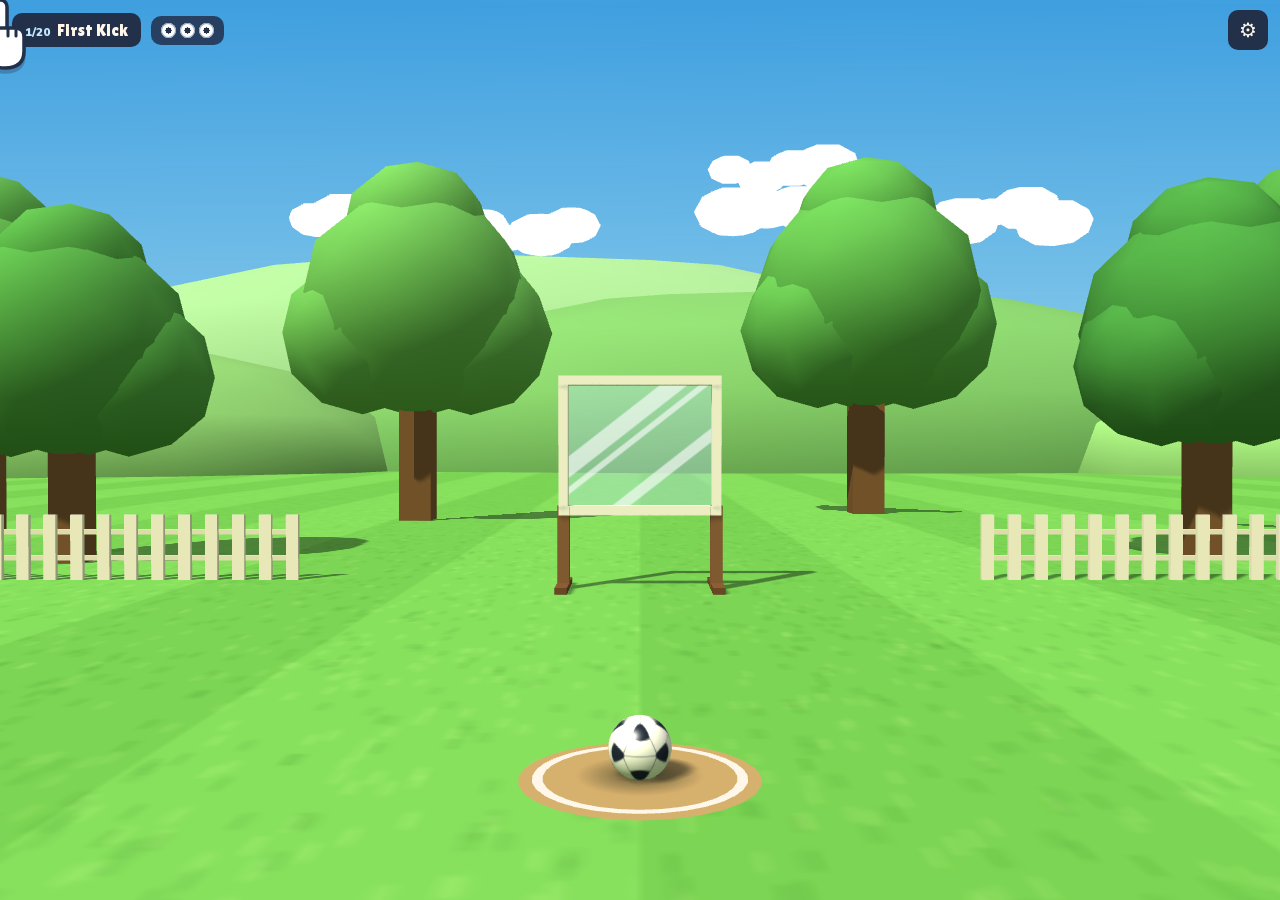
==== index.html @ 9bd8ca3e "Levels 10-20 and a loading screen - Levels 10-15: Greenhouse bonus (glass back wall and roof, combos" ====
<!doctype html>
<html lang="en">
<head>
<meta charset="utf-8">
<meta name="viewport" content="width=device-width,initial-scale=1,viewport-fit=cover">
<title>Window Smash</title>
<link rel="stylesheet" href="css/style.css">
</head>
<body>

<div id="stage">
  <div id="loader" role="status" aria-label="Loading">
    <div class="ld-pane"><span class="ld-ball"></span><i></i><i></i><i></i></div>
    <h1>Window Smash</h1>
    <div class="ld-bar"><b></b></div>
  </div>
  <canvas id="gl"></canvas>
  <canvas id="fx"></canvas>
  <div class="hud">
    <div class="tag"><small id="lvlNo">1/20</small><span id="lvlName">First Kick</span></div>
    <div id="balls"></div>
    <div class="spacer"></div>
    <button id="gear" aria-label="Tuning">⚙</button>
  </div>
  <div id="panel" hidden>
    <h4>Tuning</h4>
    <div class="row" id="modeRow" hidden>
      <button class="chip" data-mode="aim">Swipe to aim</button>
      <button class="chip" data-mode="shape">Swipe shape</button>
    </div>
    <div id="sliders" style="display:grid;gap:7px"></div>
    <div class="row" id="lvlRow"></div>
    <div class="row"><button class="chip" id="sandbox">Sandbox</button></div>
    <div class="row">
      <button class="chip" id="sound">Sound on</button>
      <button class="chip" id="copy">Copy values</button>
      <button class="chip" id="reset">Defaults</button>
    </div>
    <textarea id="copyBox" hidden readonly aria-label="Tuning values"></textarea>
  </div>
  <div id="bubble" hidden>HEY!!</div>
  <div id="toast" hidden></div>
  <div id="hint" hidden><svg viewBox="0 0 60 74" width="60" height="74" aria-hidden="true"><g fill="#fff" stroke="#23304a" stroke-width="3.5" stroke-linejoin="round"><rect x="22" y="2" width="13" height="40" rx="6.5"/><path d="M14 37q0-7 7-7h22q9 0 9 9v14q0 17-19 17q-19 0-19-17z"/><ellipse cx="14" cy="45" rx="6" ry="11" transform="rotate(-28 14 45)"/></g><path d="M36 31v7M44 31v7" fill="none" stroke="#23304a" stroke-width="3" stroke-linecap="round"/></svg></div>
  <div id="card" hidden>
    <h2 id="cardTitle">Smashed!</h2>
    <div id="stars"></div>
    <p id="cardText"></p>
    <button id="next">Next</button>
  </div>
</div>

<script src="js/lib/three.min.js"></script>
<script src="js/settings.js"></script>
<script src="js/scene.js"></script>
<script src="js/ball.js"></script>
<script src="js/fx.js"></script>
<script src="js/audio.js"></script>
<script src="js/levels.js"></script>
<script src="js/mech.js"></script>
<script src="js/input.js"></script>
<script src="js/game.js"></script>
<script src="js/ui.js"></script>
</body>
</html>
---- css/style.css ----
/* Local fonts (Latin subsets from Google Fonts; Nunito is one variable file covering 700-900). */
@font-face{font-family:'Lilita One';font-style:normal;font-weight:400;font-display:swap;src:url(../assets/fonts/lilita-one-400.woff2) format('woff2')}
@font-face{font-family:'Nunito';font-style:normal;font-weight:700 900;font-display:swap;src:url(../assets/fonts/nunito-700-900.woff2) format('woff2')}

/* Layout: one full-bleed 3D yard; thin HUD along the top; cards float over the lawn. Single look, so no dark theme. */
:root{
  --ink:#23304a; --paper:#fff8e8; --glass:#bfe9ff; --brick:#d9503f; --gold:#ffc53a; --lawn:#5da845;
  --display:"Lilita One","Trebuchet MS",sans-serif; --body:"Nunito","Trebuchet MS",sans-serif;
  color-scheme:light;
}
[hidden]{display:none!important}
html,body{height:100%;margin:0;overflow:hidden;background:#8fd0ee;font-family:var(--body);color:var(--ink);-webkit-user-select:none;user-select:none}
#stage{position:fixed;inset:0;overflow:hidden}
#gl,#fx{position:absolute;inset:0;width:100%;height:100%;display:block}
#gl{touch-action:none;cursor:crosshair}
#fx{pointer-events:none}
.hud{position:absolute;top:calc(10px + env(safe-area-inset-top,0px));left:max(12px,env(safe-area-inset-left,0px));right:max(12px,env(safe-area-inset-right,0px));display:flex;align-items:center;gap:10px;pointer-events:none}
.tag{background:var(--ink);color:var(--paper);font-family:var(--display);font-size:17px;padding:7px 13px;border-radius:10px;white-space:nowrap}
.tag small{font-family:var(--body);font-weight:900;font-size:12px;color:var(--glass);margin-right:7px}
#balls{display:flex;gap:4px;align-items:center;background:rgba(35,48,74,.85);padding:7px 10px;border-radius:10px}
#balls i{width:15px;height:15px;border-radius:50%;background:radial-gradient(circle at 50% 50%,#23304a 0 28%,#fff 30%);box-shadow:inset 0 0 0 1px #9aa7bd;display:block}
#balls i.used{opacity:.22}
.spacer{flex:1}
#gear{pointer-events:auto;width:40px;height:40px;border:0;border-radius:10px;background:var(--ink);color:var(--paper);font-size:20px;cursor:pointer}
#gear:focus-visible,button:focus-visible{outline:3px solid var(--gold);outline-offset:2px}
#panel{position:absolute;top:calc(60px + env(safe-area-inset-top,0px));right:max(12px,env(safe-area-inset-right,0px));width:min(290px,calc(100vw - 24px));max-height:calc(100% - 80px);overflow:auto;background:var(--paper);border-radius:12px;padding:12px 14px;box-shadow:0 8px 0 rgba(35,48,74,.25);font-size:13px;display:grid;gap:8px}
#panel h4{margin:0;font-family:var(--display);font-weight:400;font-size:16px}
#panel label{display:grid;grid-template-columns:1fr 44px;gap:0 6px;font-weight:700;align-items:center}
#panel label input{grid-column:1/3;width:100%;accent-color:var(--brick)}
#panel output{text-align:right;font-variant-numeric:tabular-nums}
.row{display:flex;gap:6px;flex-wrap:wrap}
.chip{flex:1;border:2px solid var(--ink);background:transparent;color:var(--ink);border-radius:8px;padding:5px 6px;font:900 12px var(--body);cursor:pointer;white-space:nowrap}
.chip.on{background:var(--ink);color:var(--paper)}
#copyBox{width:100%;box-sizing:border-box;height:58px;font:11px monospace}
.pop{position:absolute;font-family:var(--display);color:#fff;font-size:clamp(38px,8vw,84px);-webkit-text-stroke:3px var(--ink);paint-order:stroke fill;text-shadow:0 5px 0 var(--ink);pointer-events:none;transform:translate(-50%,-50%);animation:pop .95s cubic-bezier(.2,1.5,.4,1) forwards;white-space:nowrap}
.pop.small{font-size:clamp(24px,4.6vw,46px);color:var(--gold);-webkit-text-stroke:2px var(--ink);text-shadow:0 3px 0 var(--ink)}
@keyframes pop{0%{transform:translate(-50%,-50%) scale(.2) rotate(-14deg);opacity:0}16%{transform:translate(-50%,-50%) scale(1.15) rotate(-6deg);opacity:1}70%{transform:translate(-50%,-70%) scale(1) rotate(-5deg);opacity:1}100%{transform:translate(-50%,-105%) scale(.92) rotate(-5deg);opacity:0}}
#bubble{position:absolute;background:#fff;border:3px solid var(--ink);border-radius:16px;padding:6px 14px;font-family:var(--display);font-size:clamp(22px,4vw,38px);color:var(--brick);transform:translate(-50%,-100%);pointer-events:none}
#bubble::after{content:"";position:absolute;left:50%;bottom:-13px;margin-left:-8px;border:8px solid transparent;border-top:12px solid var(--ink);border-bottom:0}
#card{position:absolute;left:50%;bottom:calc(12% + env(safe-area-inset-bottom,0px));transform:translateX(-50%);background:var(--paper);border-radius:16px;padding:16px 26px;text-align:center;box-shadow:0 8px 0 rgba(35,48,74,.3);animation:rise .28s cubic-bezier(.2,1.4,.4,1);width:min(300px,calc(100vw - 32px));box-sizing:border-box}
@keyframes rise{from{transform:translate(-50%,40px);opacity:0}}
#card h2{margin:0;font:400 28px var(--display);text-wrap:balance}
#stars{font-size:38px;line-height:1.15;letter-spacing:4px;color:#d9d0b8}
#stars b{color:var(--gold);font-weight:400;-webkit-text-stroke:1px #c8901a}
#card p{margin:0 0 10px;font-weight:700;font-size:14px}
#next{border:0;background:var(--brick);color:#fff;font:400 20px var(--display);padding:10px 26px;border-radius:10px;cursor:pointer;box-shadow:0 4px 0 #9d3226}
#toast{position:absolute;left:50%;top:38%;transform:translate(-50%,-50%);font-family:var(--display);font-size:clamp(28px,6vw,54px);color:#fff;-webkit-text-stroke:3px var(--ink);paint-order:stroke fill;pointer-events:none;white-space:nowrap}
/* Tutorial hand: the fingertip (28,2 in the SVG) is the anchor point. */
#hint{position:absolute;left:0;top:0;width:60px;height:74px;margin:-2px 0 0 -28px;transform-origin:28px 2px;pointer-events:none;filter:drop-shadow(0 4px 0 rgba(35,48,74,.3));animation:swipe 1.6s ease-in-out infinite}
#hint svg{display:block}
@keyframes swipe{0%{transform:translate(var(--x0),var(--y0)) scale(1.15);opacity:0}14%{transform:translate(var(--x0),var(--y0)) scale(1.15);opacity:1}24%{transform:translate(var(--x0),var(--y0)) scale(.9);opacity:1}70%{transform:translate(var(--x1),var(--y1)) scale(.9);opacity:1}86%,100%{transform:translate(var(--x1),var(--y1)) scale(1);opacity:0}}
@media (prefers-reduced-motion:reduce){#hint{animation-duration:3s}}

/* Loading screen: sky backdrop, a ball smashing through a pane on a loop, title and an indeterminate bar. */
#loader{position:absolute;inset:0;z-index:20;display:flex;flex-direction:column;align-items:center;justify-content:center;gap:18px;padding:16px;background:linear-gradient(#3f9fdf,#9bd6ef 60%,#ffe9bf);transition:opacity .45s ease}
#loader.done{opacity:0;pointer-events:none}
#loader h1{margin:0;font:400 clamp(40px,9vw,76px) var(--display);color:#fff;-webkit-text-stroke:3px var(--ink);paint-order:stroke fill;text-shadow:0 6px 0 var(--ink);letter-spacing:1px;text-align:center}
.ld-pane{position:relative;width:120px;height:96px;border:8px solid var(--paper);border-radius:4px;background:rgba(190,232,255,.55);box-shadow:0 6px 0 rgba(35,48,74,.25);overflow:hidden}
.ld-pane::before{content:"";position:absolute;inset:-20px;background:linear-gradient(-40deg,transparent 40%,rgba(255,255,255,.7) 41% 48%,transparent 49%)}
.ld-pane i{position:absolute;left:50%;top:50%;width:2px;height:60px;background:#fff;transform-origin:top;opacity:0;animation:crack 1.4s infinite}
.ld-pane i:nth-of-type(1){transform:rotate(30deg)}.ld-pane i:nth-of-type(2){transform:rotate(150deg)}.ld-pane i:nth-of-type(3){transform:rotate(265deg)}
.ld-ball{position:absolute;left:50%;top:50%;width:34px;height:34px;margin:-17px;border-radius:50%;background:radial-gradient(circle at 50% 50%,var(--ink) 0 26%,#fff 28%);box-shadow:inset 0 0 0 2px #9aa7bd;animation:fly 1.4s cubic-bezier(.5,0,.8,1) infinite}
@keyframes fly{0%{transform:scale(2.2) translateY(30px);opacity:0}20%{opacity:1}45%{transform:scale(1) rotate(200deg)}55%,100%{transform:scale(.3) rotate(260deg);opacity:0}}
@keyframes crack{0%,44%{opacity:0}46%,85%{opacity:1}100%{opacity:0}}
.ld-bar{width:min(240px,70vw);height:12px;border-radius:6px;background:rgba(35,48,74,.3);overflow:hidden}
.ld-bar b{display:block;width:40%;height:100%;border-radius:6px;background:var(--gold);animation:bar 1.1s ease-in-out infinite}
@keyframes bar{0%{transform:translateX(-100%)}100%{transform:translateX(250%)}}
@media (prefers-reduced-motion:reduce){.ld-ball,.ld-pane i,.ld-bar b{animation-duration:3s}}
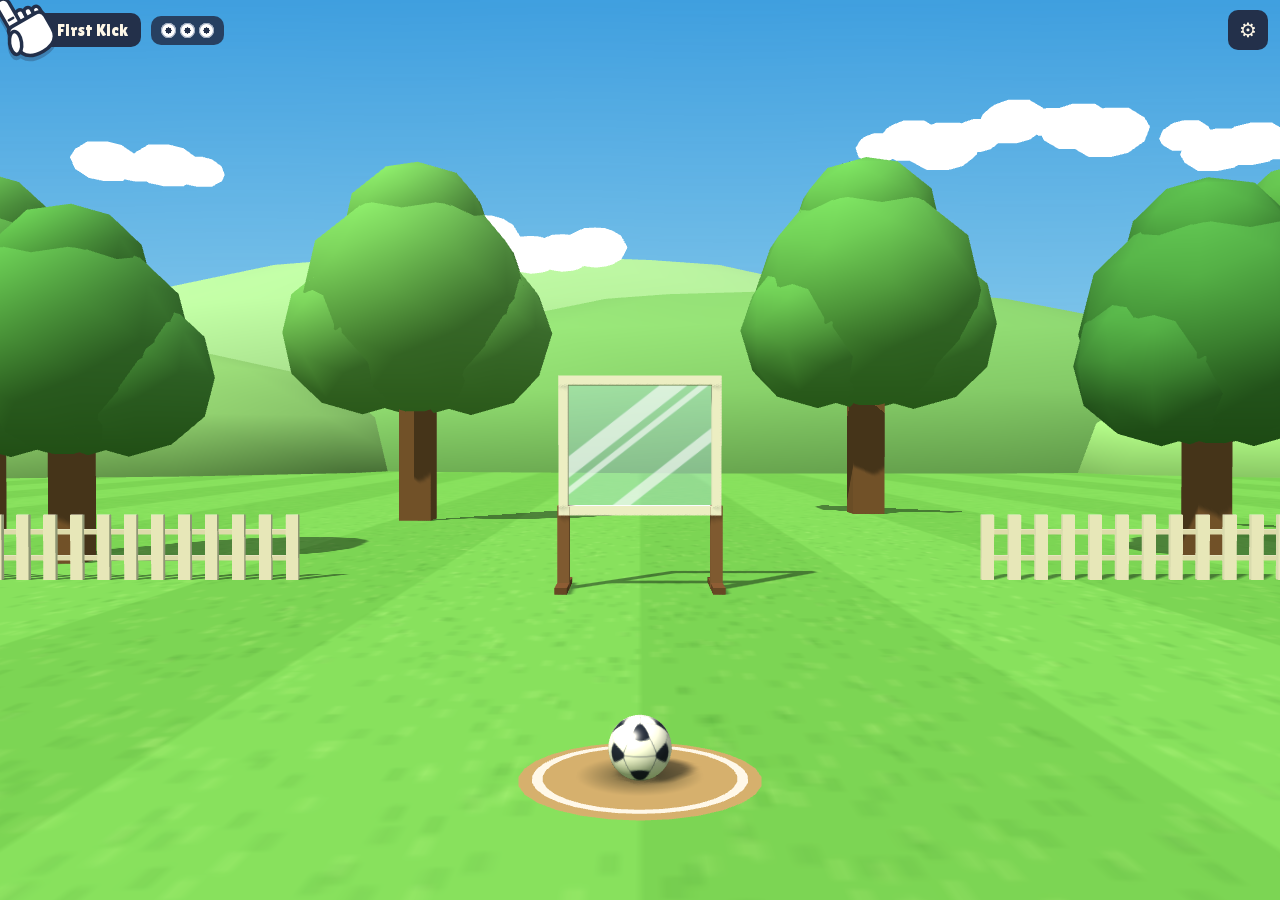
==== commit c73131de: "Lighthouse memory level, cat blocker, owner returns balls - Lighthouse Night: tower moved in front o" ====
--- a/index.html
+++ b/index.html
@@ -40,7 +40,7 @@
   </div>
   <div id="bubble" hidden>HEY!!</div>
   <div id="toast" hidden></div>
-  <div id="hint" hidden><svg viewBox="0 0 60 74" width="60" height="74" aria-hidden="true"><g fill="#fff" stroke="#23304a" stroke-width="3.5" stroke-linejoin="round"><rect x="22" y="2" width="13" height="40" rx="6.5"/><path d="M14 37q0-7 7-7h22q9 0 9 9v14q0 17-19 17q-19 0-19-17z"/><ellipse cx="14" cy="45" rx="6" ry="11" transform="rotate(-28 14 45)"/></g><path d="M36 31v7M44 31v7" fill="none" stroke="#23304a" stroke-width="3" stroke-linecap="round"/></svg></div>
+  <div id="hint" hidden><svg viewBox="0 0 72 78" width="72" height="78" aria-hidden="true"><g transform="translate(12 8) rotate(-30)" fill="#fff" stroke="#23304a" stroke-width="3.5" stroke-linejoin="round"><rect x="6" y="18" width="8.5" height="20" rx="4.2"/><rect x="14.5" y="20" width="8" height="20" rx="4"/><rect x="22.5" y="23" width="7.5" height="19" rx="3.7"/><rect x="-6.5" y="0" width="13" height="38" rx="6.5"/><path d="M-9 35q0-6 6-6h27q7 0 7 7v14q0 16-19 16q-21 0-21-17z"/><ellipse cx="-8" cy="45" rx="6" ry="11.5" transform="rotate(22 -8 45)"/><path d="M-2.5 22h5" fill="none" stroke-width="2.5" stroke-linecap="round"/></g></svg></div>
   <div id="card" hidden>
     <h2 id="cardTitle">Smashed!</h2>
     <div id="stars"></div>
--- a/css/style.css
+++ b/css/style.css
@@ -45,8 +45,8 @@
 #card p{margin:0 0 10px;font-weight:700;font-size:14px}
 #next{border:0;background:var(--brick);color:#fff;font:400 20px var(--display);padding:10px 26px;border-radius:10px;cursor:pointer;box-shadow:0 4px 0 #9d3226}
 #toast{position:absolute;left:50%;top:38%;transform:translate(-50%,-50%);font-family:var(--display);font-size:clamp(28px,6vw,54px);color:#fff;-webkit-text-stroke:3px var(--ink);paint-order:stroke fill;pointer-events:none;white-space:nowrap}
-/* Tutorial hand: the fingertip (28,2 in the SVG) is the anchor point. */
-#hint{position:absolute;left:0;top:0;width:60px;height:74px;margin:-2px 0 0 -28px;transform-origin:28px 2px;pointer-events:none;filter:drop-shadow(0 4px 0 rgba(35,48,74,.3));animation:swipe 1.6s ease-in-out infinite}
+/* Tutorial hand: index finger tilted to point north-west (as a hand holding a phone); the fingertip (12,8 in the SVG) is the anchor point. The swipe itself stays vertical. */
+#hint{position:absolute;left:0;top:0;width:72px;height:78px;margin:-8px 0 0 -12px;transform-origin:12px 8px;pointer-events:none;filter:drop-shadow(0 4px 0 rgba(35,48,74,.3));animation:swipe 1.6s ease-in-out infinite}
 #hint svg{display:block}
 @keyframes swipe{0%{transform:translate(var(--x0),var(--y0)) scale(1.15);opacity:0}14%{transform:translate(var(--x0),var(--y0)) scale(1.15);opacity:1}24%{transform:translate(var(--x0),var(--y0)) scale(.9);opacity:1}70%{transform:translate(var(--x1),var(--y1)) scale(.9);opacity:1}86%,100%{transform:translate(var(--x1),var(--y1)) scale(1);opacity:0}}
 @media (prefers-reduced-motion:reduce){#hint{animation-duration:3s}}
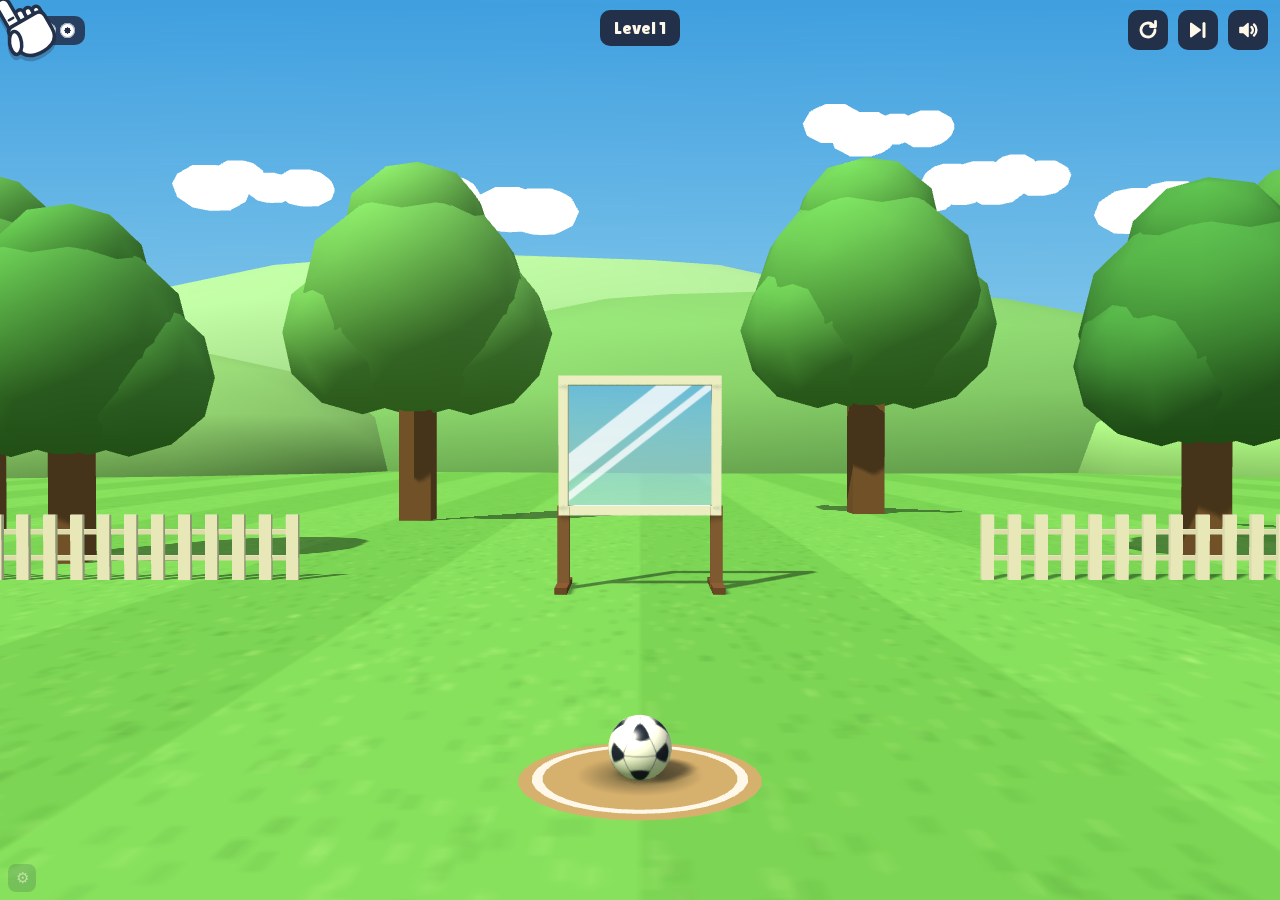
==== commit 0fe4bd1d: "HUD, win screen, iOS audio, bigger levels, From Behind trampolines Co-Authored-By: Claude Opus 5.5 <" ====
--- a/index.html
+++ b/index.html
@@ -16,12 +16,16 @@
   </div>
   <canvas id="gl"></canvas>
   <canvas id="fx"></canvas>
+  <div id="fail" hidden><div id="missed"></div><div class="failBox"><h2>Out of balls</h2><p id="failLeft"></p><b>Tap to retry</b></div></div>
   <div class="hud">
-    <div class="tag"><small id="lvlNo">1/20</small><span id="lvlName">First Kick</span></div>
     <div id="balls"></div>
     <div class="spacer"></div>
-    <button id="gear" aria-label="Tuning">⚙</button>
+    <button id="retryBtn" class="ib" aria-label="Restart level" title="Restart level"><svg viewBox="0 0 24 24" aria-hidden="true"><path d="M19 12a7 7 0 1 1-2.05-4.95" fill="none" stroke="currentColor" stroke-width="2.8" stroke-linecap="round"/><path d="M19.5 3.5v5h-5" fill="none" stroke="currentColor" stroke-width="2.8" stroke-linecap="round" stroke-linejoin="round"/></svg></button>
+    <button id="skipBtn" class="ib" aria-label="Skip level" title="Skip level"><svg viewBox="0 0 24 24" aria-hidden="true"><path d="M5 5.5v13l9-6.5z" fill="currentColor" stroke="currentColor" stroke-width="2" stroke-linejoin="round"/><path d="M18 5.5v13" fill="none" stroke="currentColor" stroke-width="3" stroke-linecap="round"/></svg></button>
+    <button id="soundBtn" class="ib" aria-label="Sound on" title="Sound"><svg viewBox="0 0 24 24" aria-hidden="true"><path d="M4 9.5h3.5L12 5.5v13l-4.5-4H4z" fill="currentColor" stroke="currentColor" stroke-width="1.6" stroke-linejoin="round"/><g class="on"><path d="M15.5 9a4 4 0 0 1 0 6M18 6.5a7.5 7.5 0 0 1 0 11" fill="none" stroke="currentColor" stroke-width="2.4" stroke-linecap="round"/></g><g class="off"><path d="M15.5 9.5l5 5M20.5 9.5l-5 5" fill="none" stroke="currentColor" stroke-width="2.4" stroke-linecap="round"/></g></svg></button>
   </div>
+  <div id="lvlNo">Level 1</div>
+  <button id="gear" aria-label="Tuning (dev)">⚙</button>
   <div id="panel" hidden>
     <h4>Tuning</h4>
     <div class="row" id="modeRow" hidden>
@@ -32,21 +36,15 @@
     <div class="row" id="lvlRow"></div>
     <div class="row"><button class="chip" id="sandbox">Sandbox</button></div>
     <div class="row">
-      <button class="chip" id="sound">Sound on</button>
       <button class="chip" id="copy">Copy values</button>
       <button class="chip" id="reset">Defaults</button>
     </div>
     <textarea id="copyBox" hidden readonly aria-label="Tuning values"></textarea>
   </div>
-  <div id="bubble" hidden>HEY!!</div>
-  <div id="toast" hidden></div>
+  <div id="bubble" hidden>@#$%!</div>
   <div id="hint" hidden><svg viewBox="0 0 72 78" width="72" height="78" aria-hidden="true"><g transform="translate(12 8) rotate(-30)" fill="#fff" stroke="#23304a" stroke-width="3.5" stroke-linejoin="round"><rect x="6" y="18" width="8.5" height="20" rx="4.2"/><rect x="14.5" y="20" width="8" height="20" rx="4"/><rect x="22.5" y="23" width="7.5" height="19" rx="3.7"/><rect x="-6.5" y="0" width="13" height="38" rx="6.5"/><path d="M-9 35q0-6 6-6h27q7 0 7 7v14q0 16-19 16q-21 0-21-17z"/><ellipse cx="-8" cy="45" rx="6" ry="11.5" transform="rotate(22 -8 45)"/><path d="M-2.5 22h5" fill="none" stroke-width="2.5" stroke-linecap="round"/></g></svg></div>
-  <div id="card" hidden>
-    <h2 id="cardTitle">Smashed!</h2>
-    <div id="stars"></div>
-    <p id="cardText"></p>
-    <button id="next">Next</button>
-  </div>
+  <div id="win" hidden><h2 id="winWord">SMASHED!</h2><button id="again" hidden>Play again</button></div>
+  <div id="wipe"></div>
 </div>
 
 <script src="js/lib/three.min.js"></script>
--- a/css/style.css
+++ b/css/style.css
@@ -12,18 +12,25 @@
 html,body{height:100%;margin:0;overflow:hidden;background:#8fd0ee;font-family:var(--body);color:var(--ink);-webkit-user-select:none;user-select:none}
 #stage{position:fixed;inset:0;overflow:hidden}
 #gl,#fx{position:absolute;inset:0;width:100%;height:100%;display:block}
-#gl{touch-action:none;cursor:crosshair}
+#gl{touch-action:none;cursor:default}
 #fx{pointer-events:none}
 .hud{position:absolute;top:calc(10px + env(safe-area-inset-top,0px));left:max(12px,env(safe-area-inset-left,0px));right:max(12px,env(safe-area-inset-right,0px));display:flex;align-items:center;gap:10px;pointer-events:none}
-.tag{background:var(--ink);color:var(--paper);font-family:var(--display);font-size:17px;padding:7px 13px;border-radius:10px;white-space:nowrap}
-.tag small{font-family:var(--body);font-weight:900;font-size:12px;color:var(--glass);margin-right:7px}
 #balls{display:flex;gap:4px;align-items:center;background:rgba(35,48,74,.85);padding:7px 10px;border-radius:10px}
 #balls i{width:15px;height:15px;border-radius:50%;background:radial-gradient(circle at 50% 50%,#23304a 0 28%,#fff 30%);box-shadow:inset 0 0 0 1px #9aa7bd;display:block}
 #balls i.used{opacity:.22}
 .spacer{flex:1}
-#gear{pointer-events:auto;width:40px;height:40px;border:0;border-radius:10px;background:var(--ink);color:var(--paper);font-size:20px;cursor:pointer}
+/* Level number, centred at the top */
+#lvlNo{position:absolute;top:calc(10px + env(safe-area-inset-top,0px));left:50%;transform:translateX(-50%);background:var(--ink);color:var(--paper);font:400 18px var(--display);padding:7px 14px;border-radius:10px;white-space:nowrap;pointer-events:none;line-height:1.2}
+/* Player buttons, top right: Retry, Skip, Sound */
+.ib{pointer-events:auto;width:40px;height:40px;padding:8px;border:0;border-radius:10px;background:var(--ink);color:var(--paper);cursor:pointer;display:grid;place-items:center}
+.ib svg{width:100%;height:100%;display:block}
+.ib:active{transform:scale(.92)}
+#soundBtn .off{display:none}#soundBtn.muted .off{display:inline}#soundBtn.muted .on{display:none}
+/* Dev-only tuning: small, low-contrast, bottom left */
+@media (max-width:560px){#lvlNo{top:calc(58px + env(safe-area-inset-top,0px));font-size:16px;padding:5px 12px}}
+#gear{position:absolute;left:max(8px,env(safe-area-inset-left,0px));bottom:calc(8px + env(safe-area-inset-bottom,0px));width:28px;height:28px;padding:0;border:0;border-radius:8px;background:rgba(35,48,74,.18);color:rgba(255,248,232,.55);font-size:15px;cursor:pointer}
 #gear:focus-visible,button:focus-visible{outline:3px solid var(--gold);outline-offset:2px}
-#panel{position:absolute;top:calc(60px + env(safe-area-inset-top,0px));right:max(12px,env(safe-area-inset-right,0px));width:min(290px,calc(100vw - 24px));max-height:calc(100% - 80px);overflow:auto;background:var(--paper);border-radius:12px;padding:12px 14px;box-shadow:0 8px 0 rgba(35,48,74,.25);font-size:13px;display:grid;gap:8px}
+#panel{position:absolute;bottom:calc(44px + env(safe-area-inset-bottom,0px));left:max(8px,env(safe-area-inset-left,0px));width:min(290px,calc(100vw - 24px));max-height:calc(100% - 80px);overflow:auto;background:var(--paper);border-radius:12px;padding:12px 14px;box-shadow:0 8px 0 rgba(35,48,74,.25);font-size:13px;display:grid;gap:8px}
 #panel h4{margin:0;font-family:var(--display);font-weight:400;font-size:16px}
 #panel label{display:grid;grid-template-columns:1fr 44px;gap:0 6px;font-weight:700;align-items:center}
 #panel label input{grid-column:1/3;width:100%;accent-color:var(--brick)}
@@ -37,14 +44,26 @@
 @keyframes pop{0%{transform:translate(-50%,-50%) scale(.2) rotate(-14deg);opacity:0}16%{transform:translate(-50%,-50%) scale(1.15) rotate(-6deg);opacity:1}70%{transform:translate(-50%,-70%) scale(1) rotate(-5deg);opacity:1}100%{transform:translate(-50%,-105%) scale(.92) rotate(-5deg);opacity:0}}
 #bubble{position:absolute;background:#fff;border:3px solid var(--ink);border-radius:16px;padding:6px 14px;font-family:var(--display);font-size:clamp(22px,4vw,38px);color:var(--brick);transform:translate(-50%,-100%);pointer-events:none}
 #bubble::after{content:"";position:absolute;left:50%;bottom:-13px;margin-left:-8px;border:8px solid transparent;border-top:12px solid var(--ink);border-bottom:0}
-#card{position:absolute;left:50%;bottom:calc(12% + env(safe-area-inset-bottom,0px));transform:translateX(-50%);background:var(--paper);border-radius:16px;padding:16px 26px;text-align:center;box-shadow:0 8px 0 rgba(35,48,74,.3);animation:rise .28s cubic-bezier(.2,1.4,.4,1);width:min(300px,calc(100vw - 32px));box-sizing:border-box}
-@keyframes rise{from{transform:translate(-50%,40px);opacity:0}}
-#card h2{margin:0;font:400 28px var(--display);text-wrap:balance}
-#stars{font-size:38px;line-height:1.15;letter-spacing:4px;color:#d9d0b8}
-#stars b{color:var(--gold);font-weight:400;-webkit-text-stroke:1px #c8901a}
-#card p{margin:0 0 10px;font-weight:700;font-size:14px}
-#next{border:0;background:var(--brick);color:#fff;font:400 20px var(--display);padding:10px 26px;border-radius:10px;cursor:pointer;box-shadow:0 4px 0 #9d3226}
-#toast{position:absolute;left:50%;top:38%;transform:translate(-50%,-50%);font-family:var(--display);font-size:clamp(28px,6vw,54px);color:#fff;-webkit-text-stroke:3px var(--ink);paint-order:stroke fill;pointer-events:none;white-space:nowrap}
+/* Win: one big word in the upper third (the owner at the door stays visible); the next level loads by itself */
+#win{position:absolute;left:0;right:0;top:17%;padding:0 16px;text-align:center;pointer-events:none;z-index:12}
+#win h2{margin:0;font:400 clamp(54px,13vw,120px) var(--display);color:var(--gold);-webkit-text-stroke:4px var(--ink);paint-order:stroke fill;text-shadow:0 7px 0 var(--ink);letter-spacing:1px;animation:winIn .5s cubic-bezier(.2,1.6,.4,1) both}
+@keyframes winIn{0%{transform:scale(.2) rotate(-12deg);opacity:0}100%{transform:scale(1) rotate(-4deg);opacity:1}}
+#again{pointer-events:auto;margin-top:18px;border:0;background:var(--brick);color:#fff;font:400 24px var(--display);padding:12px 30px;border-radius:12px;cursor:pointer;box-shadow:0 5px 0 #9d3226;animation:tapMe 1s ease-in-out infinite alternate}
+/* Out of balls: dark overlay, pulsing outlines on the windows still standing, tap anywhere to retry. */
+#fail{position:absolute;inset:0;background:rgba(14,20,38,.56);animation:failIn .3s ease-out;cursor:pointer;touch-action:none}
+@keyframes failIn{from{opacity:0}}
+#missed i{position:absolute;display:block;box-sizing:border-box;border:4px solid var(--gold);border-radius:6px;box-shadow:0 0 18px var(--gold);animation:missed .8s ease-in-out infinite alternate}
+@keyframes missed{from{opacity:.35}to{opacity:1}}
+.failBox{position:absolute;left:0;right:0;bottom:calc(12% + env(safe-area-inset-bottom,0px));padding:0 16px;text-align:center;color:#fff}
+.failBox h2{margin:0;font:400 clamp(34px,7vw,60px) var(--display);-webkit-text-stroke:3px var(--ink);paint-order:stroke fill;text-wrap:balance}
+.failBox p{margin:2px 0 12px;font-weight:900;font-size:17px;color:var(--glass)}
+.failBox b{display:inline-block;background:var(--brick);font:400 22px var(--display);padding:10px 26px;border-radius:10px;box-shadow:0 4px 0 #9d3226;animation:tapMe 1s ease-in-out infinite alternate}
+@keyframes tapMe{to{transform:scale(1.07)}}
+#wipe{position:absolute;inset:0;z-index:15;background:#0e1426;opacity:0;pointer-events:none;transition:opacity .25s ease}
+#wipe.on{opacity:1;transition-duration:.18s}
+#balls.last{animation:lastBall .6s ease-in-out infinite alternate}
+@keyframes lastBall{to{background:var(--brick);transform:scale(1.08)}}
+@media (prefers-reduced-motion:reduce){#balls.last,.failBox b,#missed i,#again{animation-duration:2s}#win h2{animation-duration:.01s}}
 /* Tutorial hand: index finger tilted to point north-west (as a hand holding a phone); the fingertip (12,8 in the SVG) is the anchor point. The swipe itself stays vertical. */
 #hint{position:absolute;left:0;top:0;width:72px;height:78px;margin:-8px 0 0 -12px;transform-origin:12px 8px;pointer-events:none;filter:drop-shadow(0 4px 0 rgba(35,48,74,.3));animation:swipe 1.6s ease-in-out infinite}
 #hint svg{display:block}
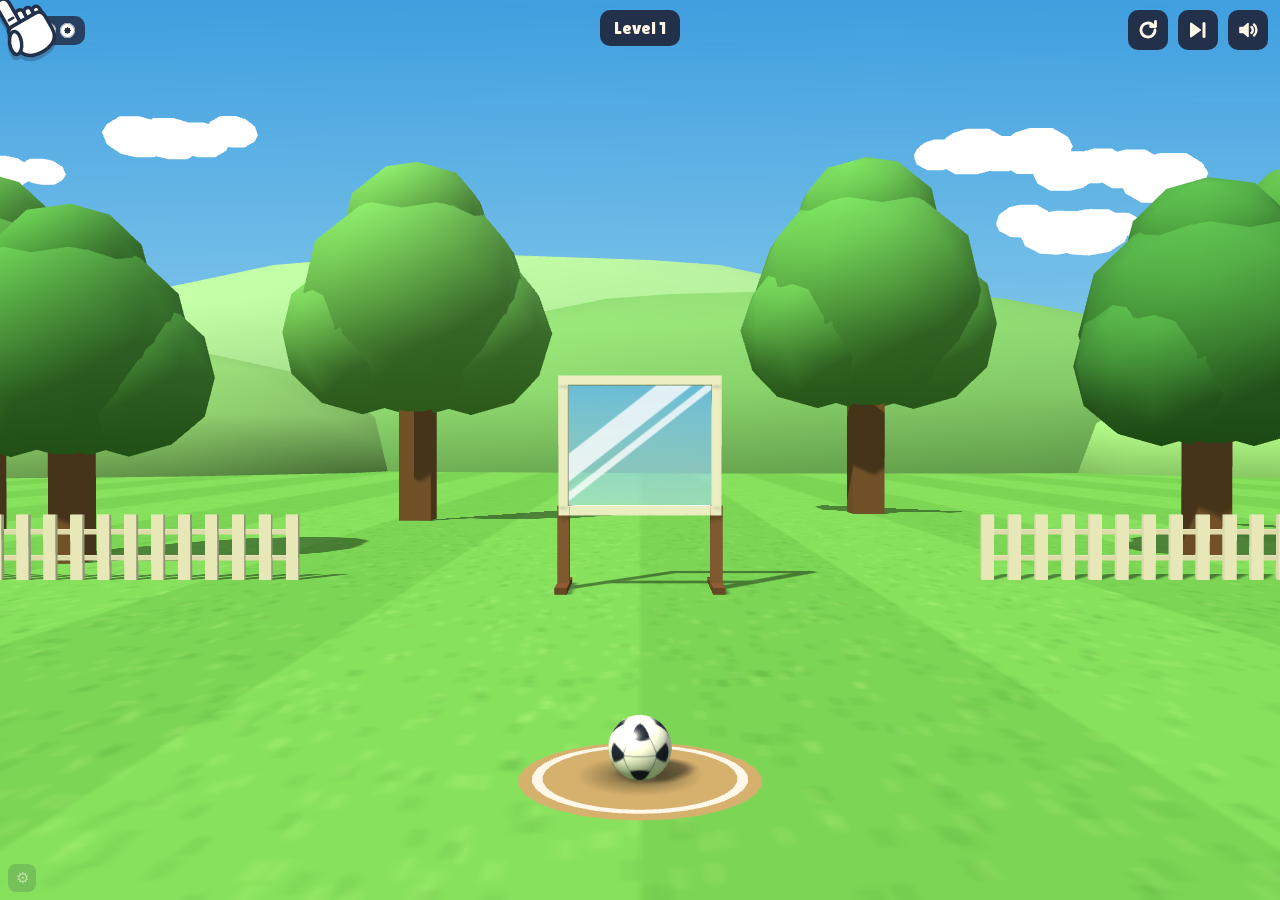
==== commit ccc34f4c: "Flip panels as pendulums, hinged blockers, Spin Board, Tip Over, Flip Side levels Co-Authored-By: Cl" ====
--- a/index.html
+++ b/index.html
@@ -10,8 +10,24 @@
 
 <div id="stage">
   <div id="loader" role="status" aria-label="Loading">
-    <div class="ld-pane"><span class="ld-ball"></span><i></i><i></i><i></i></div>
-    <h1>Window Smash</h1>
+    <svg class="ld-pic" viewBox="0 0 160 128" width="160" height="128" aria-hidden="true">
+      <rect x="6" y="6" width="148" height="116" rx="3" fill="#bfe9ff"/>
+      <path d="M6 70 L62 6 H84 L6 96Z M6 116 L100 6 H108 L6 122Z" fill="#fff" opacity=".55"/>
+      <g fill="none" stroke="#fff" stroke-width="2.4" stroke-linejoin="round" stroke-linecap="round">
+        <path d="M80 64 L58 44 L44 40 L12 14"/><path d="M80 64 L104 38 L118 34 L150 10"/><path d="M80 64 L118 70 L150 78"/>
+        <path d="M80 64 L98 94 L104 122"/><path d="M80 64 L60 92 L48 122"/><path d="M80 64 L44 70 L10 66"/><path d="M80 64 L84 30 L78 6"/>
+        <path d="M58 44 L62 30 M104 38 L112 52 M118 70 L126 92 M98 94 L120 100 M60 92 L36 100 M44 70 L36 48" stroke-width="1.6"/>
+        <path d="M80 30 Q106 34 112 56 Q118 84 96 94 Q72 104 56 88 Q42 70 54 46 Q64 32 80 30" stroke-width="1.8"/>
+      </g>
+      <rect x="6" y="6" width="148" height="116" rx="3" fill="none" stroke="#fff8e8" stroke-width="9"/>
+      <g transform="translate(80 64)">
+        <clipPath id="ldClip"><circle r="24"/></clipPath>
+        <circle r="24" fill="#faf9f3"/>
+        <g clip-path="url(#ldClip)" fill="#1f2634"><polygon points="0.0,-7.5 7.1,-2.3 4.4,6.1 -4.4,6.1 -7.1,-2.3"/><polygon points="0.0,-13.0 -7.1,-18.2 -4.4,-26.6 4.4,-26.6 7.1,-18.2"/><polygon points="12.4,-4.0 15.1,-12.4 23.9,-12.4 26.6,-4.0 19.5,1.2"/><polygon points="7.6,10.5 16.5,10.5 19.2,18.9 12.0,24.1 4.9,18.9"/><polygon points="-7.6,10.5 -4.9,18.9 -12.0,24.1 -19.2,18.9 -16.5,10.5"/><polygon points="-12.4,-4.0 -19.5,1.2 -26.6,-4.0 -23.9,-12.4 -15.1,-12.4"/><g stroke="#78808c" stroke-width="1.4"><line x1="0.0" y1="-7.5" x2="0.0" y2="-13.0"/><line x1="7.1" y1="-2.3" x2="12.4" y2="-4.0"/><line x1="4.4" y1="6.1" x2="7.6" y2="10.5"/><line x1="-4.4" y1="6.1" x2="-7.6" y2="10.5"/><line x1="-7.1" y1="-2.3" x2="-12.4" y2="-4.0"/></g></g>
+        <circle r="24" fill="none" stroke="#23304a" stroke-width="2.4"/>
+        <ellipse cx="-8" cy="-10" rx="7" ry="4" fill="#fff" opacity=".7" transform="rotate(-35 -8 -10)"/>
+      </g>
+    </svg>
     <div class="ld-bar"><b></b></div>
   </div>
   <canvas id="gl"></canvas>
--- a/css/style.css
+++ b/css/style.css
@@ -73,15 +73,8 @@
 /* Loading screen: sky backdrop, a ball smashing through a pane on a loop, title and an indeterminate bar. */
 #loader{position:absolute;inset:0;z-index:20;display:flex;flex-direction:column;align-items:center;justify-content:center;gap:18px;padding:16px;background:linear-gradient(#3f9fdf,#9bd6ef 60%,#ffe9bf);transition:opacity .45s ease}
 #loader.done{opacity:0;pointer-events:none}
-#loader h1{margin:0;font:400 clamp(40px,9vw,76px) var(--display);color:#fff;-webkit-text-stroke:3px var(--ink);paint-order:stroke fill;text-shadow:0 6px 0 var(--ink);letter-spacing:1px;text-align:center}
-.ld-pane{position:relative;width:120px;height:96px;border:8px solid var(--paper);border-radius:4px;background:rgba(190,232,255,.55);box-shadow:0 6px 0 rgba(35,48,74,.25);overflow:hidden}
-.ld-pane::before{content:"";position:absolute;inset:-20px;background:linear-gradient(-40deg,transparent 40%,rgba(255,255,255,.7) 41% 48%,transparent 49%)}
-.ld-pane i{position:absolute;left:50%;top:50%;width:2px;height:60px;background:#fff;transform-origin:top;opacity:0;animation:crack 1.4s infinite}
-.ld-pane i:nth-of-type(1){transform:rotate(30deg)}.ld-pane i:nth-of-type(2){transform:rotate(150deg)}.ld-pane i:nth-of-type(3){transform:rotate(265deg)}
-.ld-ball{position:absolute;left:50%;top:50%;width:34px;height:34px;margin:-17px;border-radius:50%;background:radial-gradient(circle at 50% 50%,var(--ink) 0 26%,#fff 28%);box-shadow:inset 0 0 0 2px #9aa7bd;animation:fly 1.4s cubic-bezier(.5,0,.8,1) infinite}
-@keyframes fly{0%{transform:scale(2.2) translateY(30px);opacity:0}20%{opacity:1}45%{transform:scale(1) rotate(200deg)}55%,100%{transform:scale(.3) rotate(260deg);opacity:0}}
-@keyframes crack{0%,44%{opacity:0}46%,85%{opacity:1}100%{opacity:0}}
+.ld-pic{width:min(160px,44vw);height:auto;filter:drop-shadow(0 6px 0 rgba(35,48,74,.25))}
 .ld-bar{width:min(240px,70vw);height:12px;border-radius:6px;background:rgba(35,48,74,.3);overflow:hidden}
 .ld-bar b{display:block;width:40%;height:100%;border-radius:6px;background:var(--gold);animation:bar 1.1s ease-in-out infinite}
 @keyframes bar{0%{transform:translateX(-100%)}100%{transform:translateX(250%)}}
-@media (prefers-reduced-motion:reduce){.ld-ball,.ld-pane i,.ld-bar b{animation-duration:3s}}
+@media (prefers-reduced-motion:reduce){.ld-bar b{animation-duration:3s}}
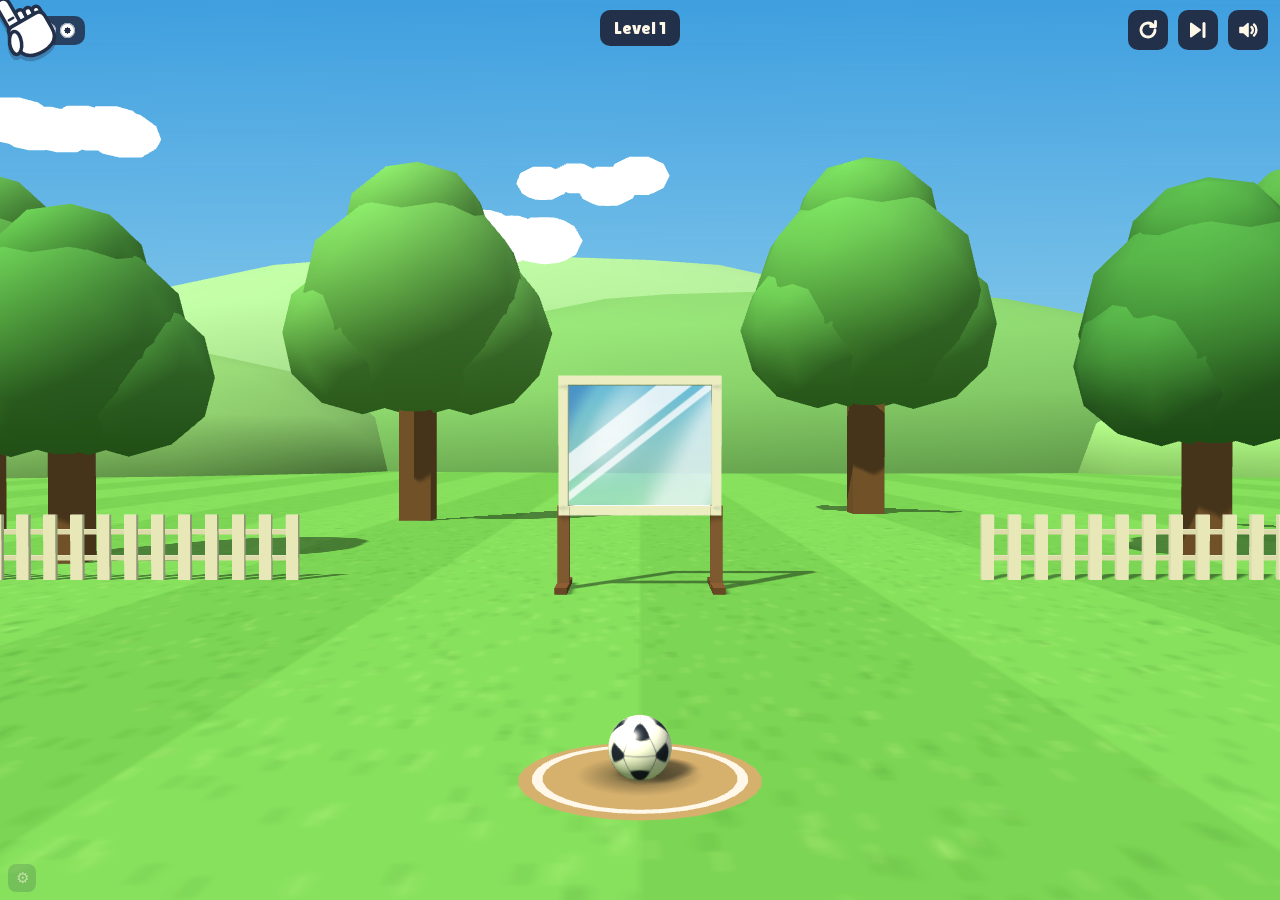
==== commit 91c0492b: "Glass glare, curved Deep Frame tunnel, Revolving Door in the wall, level tweaks Co-Authored-By: Clau" ====
--- a/index.html
+++ b/index.html
@@ -29,6 +29,12 @@
       </g>
     </svg>
     <div class="ld-bar"><b></b></div>
+    <div class="ld-pct">0%</div>
+    <script>/* loading 0–100%: eases toward 85% while files download (at least 60% once three.js is in), then 100% when the game is ready (ui.js sets ldDone) */
+    (function(){var b=document.querySelector('.ld-bar b'),t=document.querySelector('.ld-pct'),p=0,t0=performance.now();
+    function f(){var s=(performance.now()-t0)/1000,g=window.ldDone?100:Math.max(85*(1-Math.exp(-s*1.6)),window.THREE?60:0);
+    p+=(g-p)*(window.ldDone?.3:.12);if(g-p<.5)p=g;b.style.width=p+'%';t.textContent=Math.floor(p)+'%';
+    if(p<100)requestAnimationFrame(f);else window.ldFull=1}requestAnimationFrame(f)})();</script>
   </div>
   <canvas id="gl"></canvas>
   <canvas id="fx"></canvas>
@@ -44,9 +50,14 @@
   <button id="gear" aria-label="Tuning (dev)">⚙</button>
   <div id="panel" hidden>
     <h4>Tuning</h4>
-    <div class="row" id="modeRow" hidden>
+    <div class="row" id="modeRow">
+      <button class="chip" data-mode="live">Live swipe</button>
       <button class="chip" data-mode="aim">Swipe to aim</button>
       <button class="chip" data-mode="shape">Swipe shape</button>
+    </div>
+    <div class="row" id="glassRow">
+      <button class="chip" id="glSky">Glass: sky drift</button>
+      <button class="chip" id="glGlint">Glass: glints</button>
     </div>
     <div id="sliders" style="display:grid;gap:7px"></div>
     <div class="row" id="lvlRow"></div>
@@ -71,6 +82,7 @@
 <script src="js/audio.js"></script>
 <script src="js/levels.js"></script>
 <script src="js/mech.js"></script>
+<script src="js/glare.js"></script>
 <script src="js/input.js"></script>
 <script src="js/game.js"></script>
 <script src="js/ui.js"></script>
--- a/css/style.css
+++ b/css/style.css
@@ -75,6 +75,5 @@
 #loader.done{opacity:0;pointer-events:none}
 .ld-pic{width:min(160px,44vw);height:auto;filter:drop-shadow(0 6px 0 rgba(35,48,74,.25))}
 .ld-bar{width:min(240px,70vw);height:12px;border-radius:6px;background:rgba(35,48,74,.3);overflow:hidden}
-.ld-bar b{display:block;width:40%;height:100%;border-radius:6px;background:var(--gold);animation:bar 1.1s ease-in-out infinite}
-@keyframes bar{0%{transform:translateX(-100%)}100%{transform:translateX(250%)}}
-@media (prefers-reduced-motion:reduce){.ld-bar b{animation-duration:3s}}
+.ld-bar b{display:block;width:0;height:100%;border-radius:6px;background:var(--gold)}
+.ld-pct{margin-top:-8px;font:900 16px var(--body);color:var(--ink);font-variant-numeric:tabular-nums}
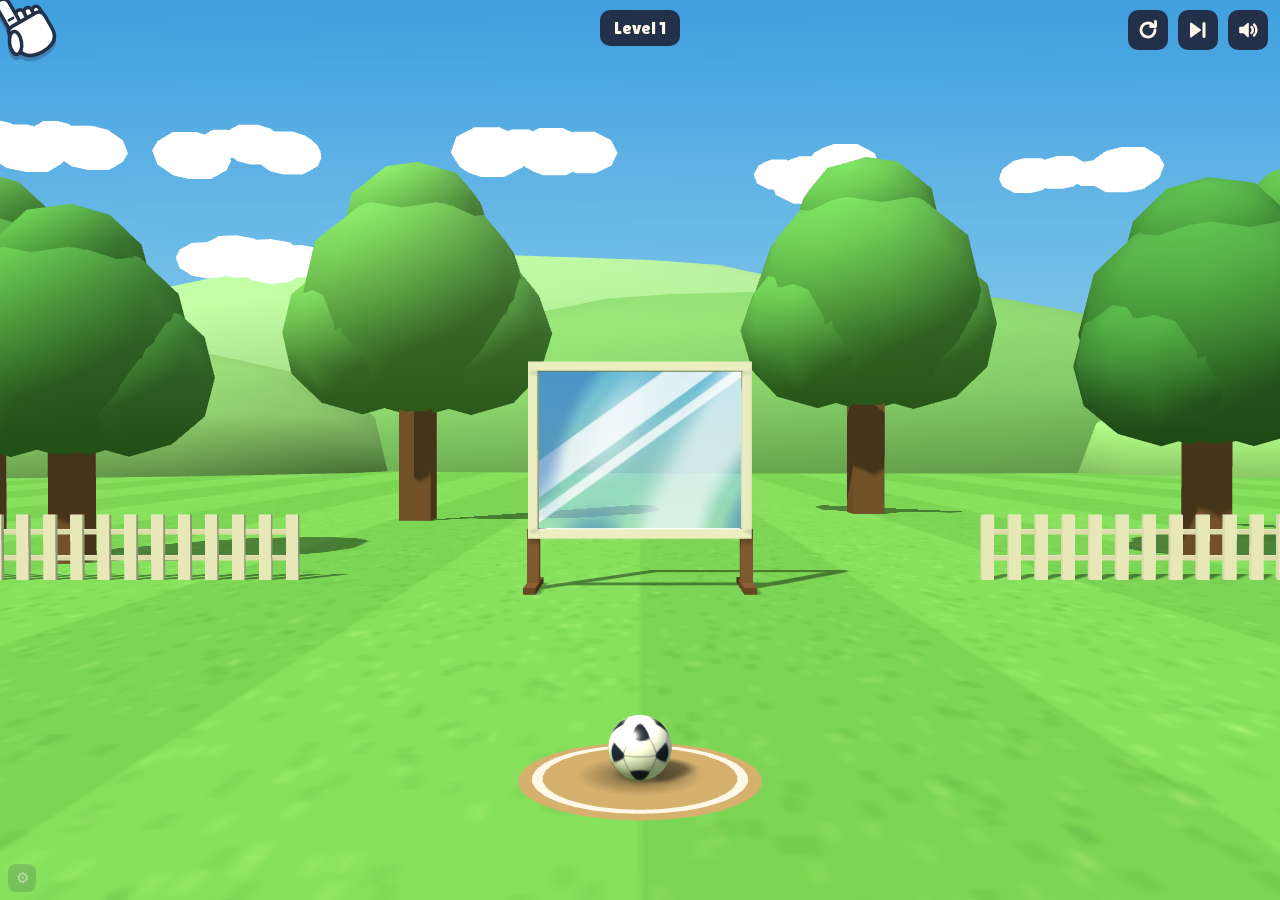
==== commit 012d26b9: "Live+ dev control, free balls and a bigger window on the first levels Live+ (gear panel / M key): ki" ====
--- a/index.html
+++ b/index.html
@@ -52,6 +52,7 @@
     <h4>Tuning</h4>
     <div class="row" id="modeRow">
       <button class="chip" data-mode="live">Live swipe</button>
+      <button class="chip" data-mode="livep">Live+</button>
       <button class="chip" data-mode="aim">Swipe to aim</button>
       <button class="chip" data-mode="shape">Swipe shape</button>
     </div>
--- a/css/style.css
+++ b/css/style.css
@@ -18,6 +18,7 @@
 #balls{display:flex;gap:4px;align-items:center;background:rgba(35,48,74,.85);padding:7px 10px;border-radius:10px}
 #balls i{width:15px;height:15px;border-radius:50%;background:radial-gradient(circle at 50% 50%,#23304a 0 28%,#fff 30%);box-shadow:inset 0 0 0 1px #9aa7bd;display:block}
 #balls i.used{opacity:.22}
+#balls:empty{visibility:hidden}
 .spacer{flex:1}
 /* Level number, centred at the top */
 #lvlNo{position:absolute;top:calc(10px + env(safe-area-inset-top,0px));left:50%;transform:translateX(-50%);background:var(--ink);color:var(--paper);font:400 18px var(--display);padding:7px 14px;border-radius:10px;white-space:nowrap;pointer-events:none;line-height:1.2}
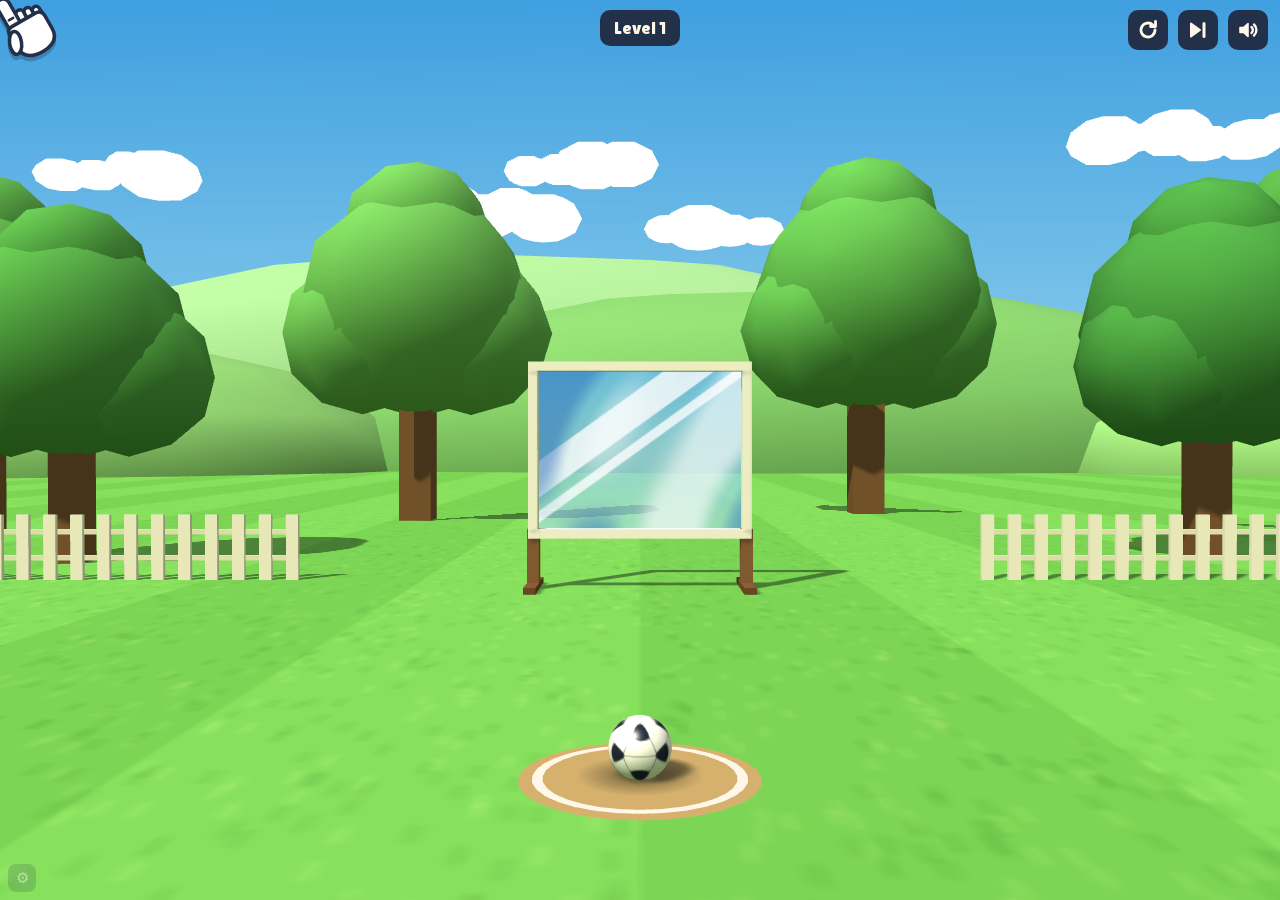
==== commit c811cb6e: "Live+ Strong drive mode, roaming shutter, +2 balls per level - Live+ Strong control mode: Live+ aimi" ====
--- a/index.html
+++ b/index.html
@@ -7,6 +7,8 @@
 <link rel="stylesheet" href="css/style.css">
 </head>
 <body>
+<svg width="0" height="0" style="position:absolute" aria-hidden="true"><symbol id="fb" viewBox="-26 -26 52 52"><clipPath id="fbClip"><circle r="24"/></clipPath><circle r="24" fill="#faf9f3"/><g clip-path="url(#fbClip)" fill="#1f2634"><polygon points="0,-7.5 7.1,-2.3 4.4,6.1 -4.4,6.1 -7.1,-2.3"/><polygon points="0,-13 -7.1,-18.2 -4.4,-26.6 4.4,-26.6 7.1,-18.2"/><polygon points="12.4,-4 15.1,-12.4 23.9,-12.4 26.6,-4 19.5,1.2"/><polygon points="7.6,10.5 16.5,10.5 19.2,18.9 12,24.1 4.9,18.9"/><polygon points="-7.6,10.5 -4.9,18.9 -12,24.1 -19.2,18.9 -16.5,10.5"/><polygon points="-12.4,-4 -19.5,1.2 -26.6,-4 -23.9,-12.4 -15.1,-12.4"/></g><circle r="24" fill="none" stroke="#23304a" stroke-width="3"/></symbol></svg>
+
 
 <div id="stage">
   <div id="loader" role="status" aria-label="Loading">
@@ -53,6 +55,7 @@
     <div class="row" id="modeRow">
       <button class="chip" data-mode="live">Live swipe</button>
       <button class="chip" data-mode="livep">Live+</button>
+      <button class="chip" data-mode="lives">Live+ Strong</button>
       <button class="chip" data-mode="aim">Swipe to aim</button>
       <button class="chip" data-mode="shape">Swipe shape</button>
     </div>
--- a/css/style.css
+++ b/css/style.css
@@ -15,9 +15,11 @@
 #gl{touch-action:none;cursor:default}
 #fx{pointer-events:none}
 .hud{position:absolute;top:calc(10px + env(safe-area-inset-top,0px));left:max(12px,env(safe-area-inset-left,0px));right:max(12px,env(safe-area-inset-right,0px));display:flex;align-items:center;gap:10px;pointer-events:none}
-#balls{display:flex;gap:4px;align-items:center;background:rgba(35,48,74,.85);padding:7px 10px;border-radius:10px}
-#balls i{width:15px;height:15px;border-radius:50%;background:radial-gradient(circle at 50% 50%,#23304a 0 28%,#fff 30%);box-shadow:inset 0 0 0 1px #9aa7bd;display:block}
-#balls i.used{opacity:.22}
+#balls{display:flex;flex-wrap:wrap;gap:4px;align-items:center;min-width:0;max-width:calc(100% - 170px);background:rgba(35,48,74,.85);padding:7px 10px;border-radius:10px}
+#balls i{width:17px;height:17px;display:block;flex:none}
+.hud .ib{flex:none}
+#balls svg{width:100%;height:100%;display:block}
+#balls i.used{opacity:.2;filter:grayscale(1)}
 #balls:empty{visibility:hidden}
 .spacer{flex:1}
 /* Level number, centred at the top */
@@ -28,7 +30,7 @@
 .ib:active{transform:scale(.92)}
 #soundBtn .off{display:none}#soundBtn.muted .off{display:inline}#soundBtn.muted .on{display:none}
 /* Dev-only tuning: small, low-contrast, bottom left */
-@media (max-width:560px){#lvlNo{top:calc(58px + env(safe-area-inset-top,0px));font-size:16px;padding:5px 12px}}
+@media (max-width:560px){#lvlNo{top:calc(70px + env(safe-area-inset-top,0px));font-size:16px;padding:5px 12px}}
 #gear{position:absolute;left:max(8px,env(safe-area-inset-left,0px));bottom:calc(8px + env(safe-area-inset-bottom,0px));width:28px;height:28px;padding:0;border:0;border-radius:8px;background:rgba(35,48,74,.18);color:rgba(255,248,232,.55);font-size:15px;cursor:pointer}
 #gear:focus-visible,button:focus-visible{outline:3px solid var(--gold);outline-offset:2px}
 #panel{position:absolute;bottom:calc(44px + env(safe-area-inset-bottom,0px));left:max(8px,env(safe-area-inset-left,0px));width:min(290px,calc(100vw - 24px));max-height:calc(100% - 80px);overflow:auto;background:var(--paper);border-radius:12px;padding:12px 14px;box-shadow:0 8px 0 rgba(35,48,74,.25);font-size:13px;display:grid;gap:8px}
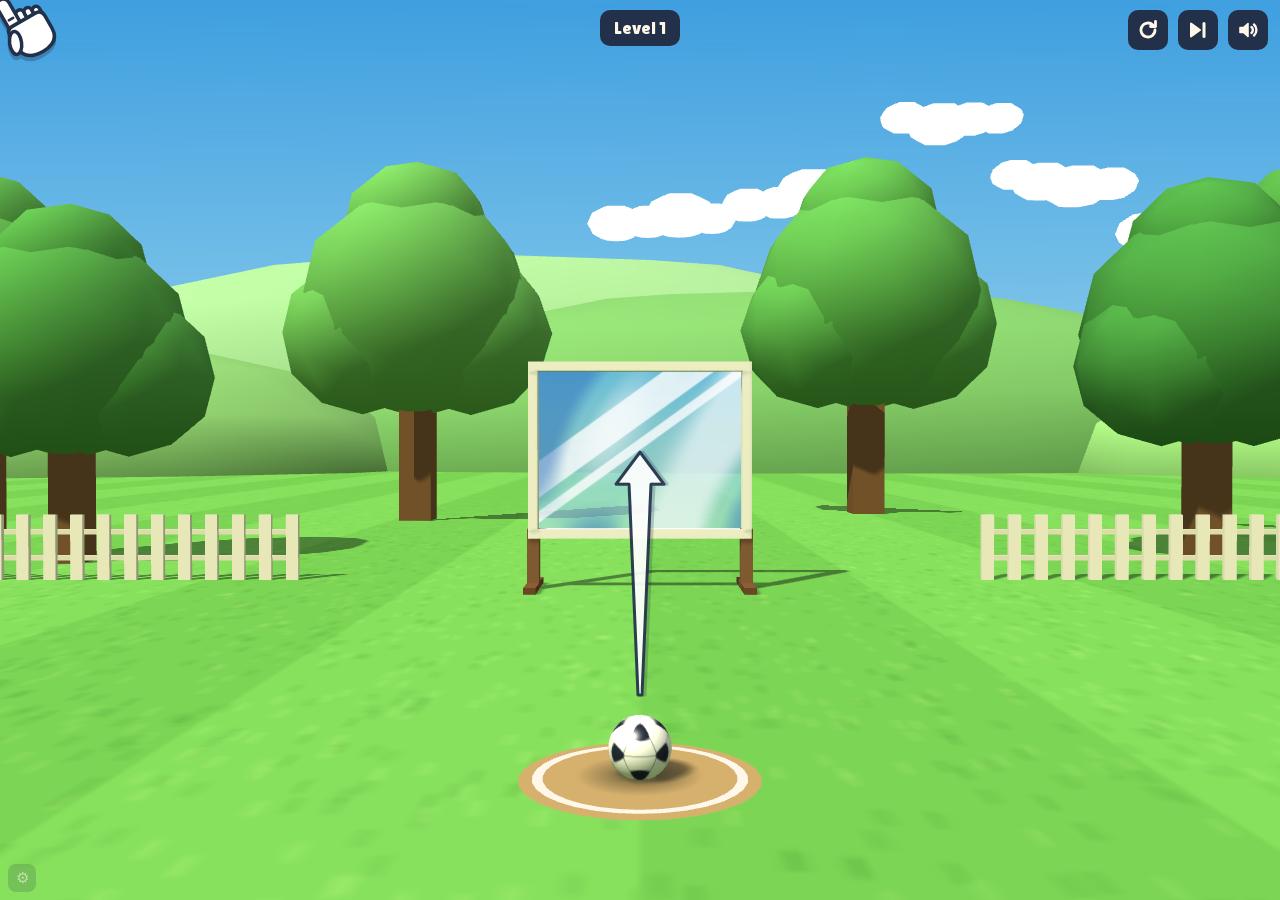
==== commit 214c4db9: "Tutorial swipe arrow, static shutters on Mesh Backs - Tutorial: a tapered arrow from the ball to the" ====
--- a/index.html
+++ b/index.html
@@ -73,6 +73,7 @@
     <textarea id="copyBox" hidden readonly aria-label="Tuning values"></textarea>
   </div>
   <div id="bubble" hidden>@#$%!</div>
+  <svg id="hintArr" hidden height="56" aria-hidden="true"><polygon fill="#fff" stroke="#23304a" stroke-width="3" stroke-linejoin="round"/></svg>
   <div id="hint" hidden><svg viewBox="0 0 72 78" width="72" height="78" aria-hidden="true"><g transform="translate(12 8) rotate(-30)" fill="#fff" stroke="#23304a" stroke-width="3.5" stroke-linejoin="round"><rect x="6" y="18" width="8.5" height="20" rx="4.2"/><rect x="14.5" y="20" width="8" height="20" rx="4"/><rect x="22.5" y="23" width="7.5" height="19" rx="3.7"/><rect x="-6.5" y="0" width="13" height="38" rx="6.5"/><path d="M-9 35q0-6 6-6h27q7 0 7 7v14q0 16-19 16q-21 0-21-17z"/><ellipse cx="-8" cy="45" rx="6" ry="11.5" transform="rotate(22 -8 45)"/><path d="M-2.5 22h5" fill="none" stroke-width="2.5" stroke-linecap="round"/></g></svg></div>
   <div id="win" hidden><h2 id="winWord">SMASHED!</h2><button id="again" hidden>Play again</button></div>
   <div id="wipe"></div>
--- a/css/style.css
+++ b/css/style.css
@@ -15,11 +15,11 @@
 #gl{touch-action:none;cursor:default}
 #fx{pointer-events:none}
 .hud{position:absolute;top:calc(10px + env(safe-area-inset-top,0px));left:max(12px,env(safe-area-inset-left,0px));right:max(12px,env(safe-area-inset-right,0px));display:flex;align-items:center;gap:10px;pointer-events:none}
-#balls{display:flex;flex-wrap:wrap;gap:4px;align-items:center;min-width:0;max-width:calc(100% - 170px);background:rgba(35,48,74,.85);padding:7px 10px;border-radius:10px}
+#balls{display:flex;flex-wrap:wrap;gap:4px;align-items:center;min-width:0;max-width:calc(100% - 170px);padding:4px 2px}
 #balls i{width:17px;height:17px;display:block;flex:none}
 .hud .ib{flex:none}
-#balls svg{width:100%;height:100%;display:block}
-#balls i.used{opacity:.2;filter:grayscale(1)}
+#balls svg{width:100%;height:100%;display:block;filter:drop-shadow(0 1px 1.5px rgba(20,28,45,.45))}
+#balls i.used{opacity:.3;filter:grayscale(1)}
 #balls:empty{visibility:hidden}
 .spacer{flex:1}
 /* Level number, centred at the top */
@@ -65,13 +65,17 @@
 #wipe{position:absolute;inset:0;z-index:15;background:#0e1426;opacity:0;pointer-events:none;transition:opacity .25s ease}
 #wipe.on{opacity:1;transition-duration:.18s}
 #balls.last{animation:lastBall .6s ease-in-out infinite alternate}
-@keyframes lastBall{to{background:var(--brick);transform:scale(1.08)}}
+@keyframes lastBall{to{transform:scale(1.15)}}
 @media (prefers-reduced-motion:reduce){#balls.last,.failBox b,#missed i,#again{animation-duration:2s}#win h2{animation-duration:.01s}}
 /* Tutorial hand: index finger tilted to point north-west (as a hand holding a phone); the fingertip (12,8 in the SVG) is the anchor point. The swipe itself stays vertical. */
 #hint{position:absolute;left:0;top:0;width:72px;height:78px;margin:-8px 0 0 -12px;transform-origin:12px 8px;pointer-events:none;filter:drop-shadow(0 4px 0 rgba(35,48,74,.3));animation:swipe 1.6s ease-in-out infinite}
 #hint svg{display:block}
+/* tutorial arrow under the hand: revealed along its length as the hand moves (same 1.6 s loop and timing), then fades */
+#hintArr{position:absolute;left:0;top:0;height:56px;overflow:visible;transform-origin:0 28px;pointer-events:none;opacity:.92;filter:drop-shadow(0 3px 0 rgba(35,48,74,.25));animation:arrDraw 1.6s ease-in-out infinite}
+#hintArr[hidden]{display:none}
+@keyframes arrDraw{0%,24%{clip-path:inset(0 100% 0 0);-webkit-clip-path:inset(0 100% 0 0);opacity:.92}70%,80%{clip-path:inset(0 0 0 0);-webkit-clip-path:inset(0 0 0 0);opacity:.92}96%,100%{clip-path:inset(0 0 0 0);-webkit-clip-path:inset(0 0 0 0);opacity:0}}
 @keyframes swipe{0%{transform:translate(var(--x0),var(--y0)) scale(1.15);opacity:0}14%{transform:translate(var(--x0),var(--y0)) scale(1.15);opacity:1}24%{transform:translate(var(--x0),var(--y0)) scale(.9);opacity:1}70%{transform:translate(var(--x1),var(--y1)) scale(.9);opacity:1}86%,100%{transform:translate(var(--x1),var(--y1)) scale(1);opacity:0}}
-@media (prefers-reduced-motion:reduce){#hint{animation-duration:3s}}
+@media (prefers-reduced-motion:reduce){#hint,#hintArr{animation-duration:3s}}
 
 /* Loading screen: sky backdrop, a ball smashing through a pane on a loop, title and an indeterminate bar. */
 #loader{position:absolute;inset:0;z-index:20;display:flex;flex-direction:column;align-items:center;justify-content:center;gap:18px;padding:16px;background:linear-gradient(#3f9fdf,#9bd6ef 60%,#ffe9bf);transition:opacity .45s ease}
